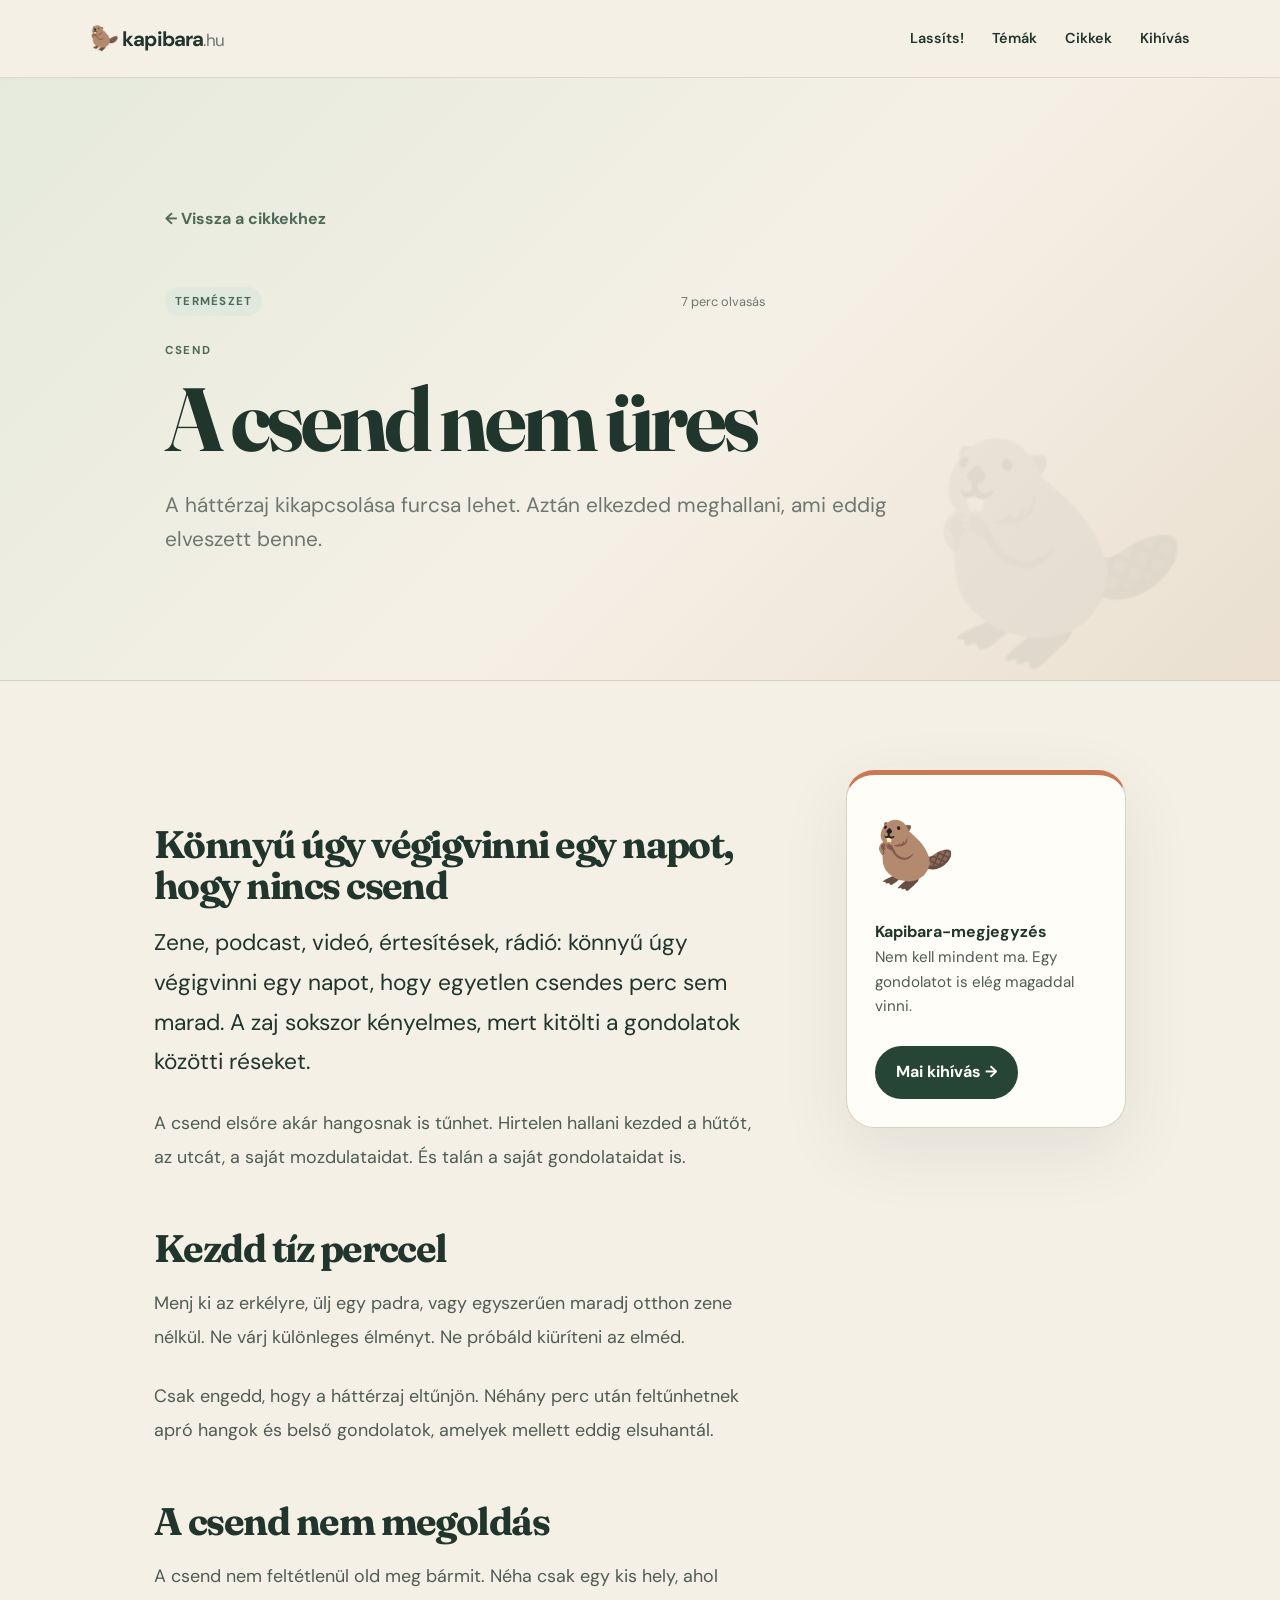
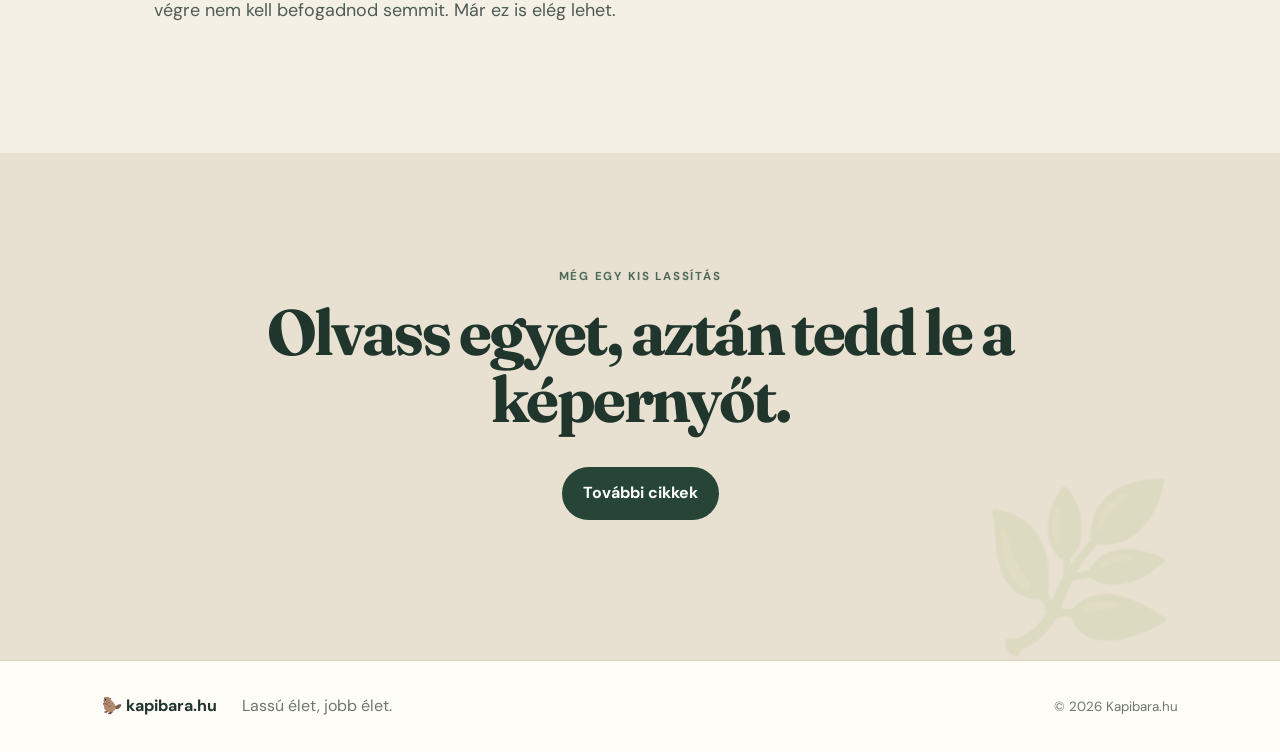
==== articles/a-csend-nem-ures.html @ a26d31aa "Add files via upload" ====
<!doctype html><html lang="hu"><head><meta charset="utf-8"><meta name="viewport" content="width=device-width,initial-scale=1"><title>Kapibara.hu — Cikk</title><meta name="description" content="Kapibara.hu — lassú élet, jobb élet."><meta name="theme-color" content="#f5f0e6"><link rel="stylesheet" href="../css/style.css"></head><body class="article-page"><header class="header"><a class="logo" href="../index.html">🦫 <b>kapibara</b><small>.hu</small></a><button class="hamb" aria-label="Menü">☰</button><nav class="nav"><a href="../index.html#lassits">Lassíts!</a><a href="../index.html#temak">Témák</a><a href="../index.html#cikkek">Cikkek</a><a href="../index.html#kihivas">Kihívás</a></nav></header><main><section class="article-hero"><div class="article-hero-inner"><a class="back" href="../index.html#cikkek">← Vissza a cikkekhez</a><div class="article-meta"><span id="cat" class="tag"></span><span id="minutes"></span></div><p id="kicker" class="kicker"></p><h1 id="title"></h1><p id="excerpt" class="lead"></p></div></section><article class="article-content"><div id="body"></div><aside><div class="aside-capy">🦫</div><strong>Kapibara-megjegyzés</strong><p>Nem kell mindent ma. Egy gondolatot is elég magaddal vinni.</p><a class="btn dark" href="../index.html#kihivas">Mai kihívás →</a></aside></article><section class="article-bottom"><p class="kicker">MÉG EGY KIS LASSÍTÁS</p><h2>Olvass egyet, aztán tedd le a képernyőt.</h2><a class="btn dark" href="../index.html#cikkek">További cikkek</a></section></main><footer><strong>🦫 kapibara.hu</strong><span>Lassú élet, jobb élet.</span><small>© <span id="year"></span> Kapibara.hu</small></footer><script src="../js/articles.js"></script><script>const slug='a-csend-nem-ures';const a=articles.find(x=>x.slug===slug)||articles[0];document.title=`${a.title} — Kapibara.hu`;document.querySelector('meta[name="description"]').content=a.excerpt;document.querySelector('#cat').textContent=a.cat;document.querySelector('#minutes').textContent=`${a.minutes} perc olvasás`;document.querySelector('#kicker').textContent=a.kicker;document.querySelector('#title').textContent=a.title;document.querySelector('#excerpt').textContent=a.excerpt;document.querySelector('#body').innerHTML=a.body.map((b,i)=>b.h?`<h2>${b.h}</h2><p class="${i===0?'leadpara':''}">${b.p}</p>`:`<p class="${i===0?'leadpara':''}">${b.p}</p>`).join('');document.querySelector('#year').textContent=new Date().getFullYear();const nav=document.querySelector('.nav');document.querySelector('.hamb').onclick=()=>nav.classList.toggle('open');document.querySelectorAll('.nav a').forEach(x=>x.onclick=()=>nav.classList.remove('open'));</script></body></html>
---- css/style.css ----
@import url('https://fonts.googleapis.com/css2?family=DM+Sans:wght@400;500;600;700&family=Fraunces:opsz,wght@9..144,600;9..144,700&display=swap');
:root{--bg:#f3eee2;--paper:#fbf8f0;--ink:#26362f;--muted:#68736b;--green:#526e5a;--deep:#314c3b;--clay:#c77f5b;--line:#ddd5c5}
*{box-sizing:border-box}html{scroll-behavior:smooth}body{margin:0;background:var(--bg);color:var(--ink);font-family:"DM Sans",sans-serif;line-height:1.65}a{text-decoration:none;color:inherit}button,input{font:inherit}
.header{height:74px;position:sticky;top:0;z-index:20;display:flex;align-items:center;justify-content:space-between;padding:0 6vw;background:#f3eee2e8;backdrop-filter:blur(12px);border-bottom:1px solid var(--line)}.logo{font-size:1.25rem;letter-spacing:-.04em}.logo span{font-size:1.5rem}.logo small{font-weight:400;color:var(--muted)}.nav{display:flex;gap:25px;font-size:.9rem;font-weight:600}.nav a:hover{color:var(--clay)}.hamb{display:none;border:1px solid var(--line);background:var(--paper);border-radius:9px;padding:8px 11px}
.hero{min-height:calc(100vh - 74px);display:grid;grid-template-columns:1.05fr .95fr;align-items:center;gap:5vw;padding:7vw 8vw}.kicker,.label,.tag{font-size:.72rem;letter-spacing:.15em;text-transform:uppercase;font-weight:700;color:var(--green)}h1,h2,h3{font-family:Fraunces,Georgia,serif;line-height:1.05;letter-spacing:-.04em;margin:0 0 22px}h1{font-size:clamp(4rem,8vw,8rem)}h1 i{color:var(--clay);font-style:normal}h2{font-size:clamp(2.5rem,5vw,4.8rem)}h3{font-size:1.65rem}.lead{max-width:560px;font-size:1.2rem;color:var(--muted)}.buttons,.challenge-actions{display:flex;gap:12px;flex-wrap:wrap;margin-top:30px}.btn{display:inline-flex;border:0;border-radius:999px;padding:13px 21px;font-weight:700;cursor:pointer;transition:.2s}.btn:hover{transform:translateY(-2px)}.dark{background:var(--deep);color:#fff}.light{background:var(--paper);border:1px solid var(--line)}.clay{background:var(--clay);color:#fff}.outline{background:transparent;color:#fff;border:1px solid #ffffff55}
.scene{height:510px;position:relative;overflow:hidden;border-radius:48% 52% 42% 58%;background:#dbe1cf;box-shadow:0 20px 60px #34452a1c}.sun{position:absolute;width:150px;height:150px;right:13%;top:13%;background:#e6b66d;border-radius:50%}.water{position:absolute;width:120%;height:48%;left:-10%;bottom:-14%;background:#9db7ae;border-radius:50%}.capy{position:absolute;left:23%;top:48%;width:275px;height:168px;background:#996a4d;border-radius:48% 52% 43% 45%;box-shadow:inset -16px -13px #6e4938;transform:rotate(-2deg)}.ear,.eye,.snout,.smile,.leg{position:absolute;display:block}.ear{width:43px;height:43px;top:-12px;background:#82563f;border-radius:50%}.ear.a{left:44px}.ear.b{right:47px}.eye{width:11px;height:11px;top:48px;background:#1d2521;border-radius:50%}.eye.a{left:71px}.eye.b{right:70px}.snout{width:31px;height:19px;left:122px;top:70px;background:#4d3429;border-radius:50%}.smile{width:30px;height:13px;left:123px;top:81px;border-bottom:3px solid #4d3429;border-radius:50%}.leg{bottom:-8px;width:47px;height:24px;background:#7d513d;border-radius:50%}.leg.a{left:45px}.leg.b{right:44px}.speech{position:absolute;right:8%;top:43%;padding:14px 20px;background:var(--paper);border-radius:20px 20px 5px 20px;box-shadow:0 15px 35px #26362f1b;transform:rotate(4deg)}
.split{display:grid;grid-template-columns:.55fr 1fr;gap:8vw;padding:10vw;background:var(--paper)}.split p{max-width:720px;font-size:1.1rem;color:var(--muted)}.wisdom,.section{padding:9vw 10vw}.wisdom-grid{display:grid;grid-template-columns:repeat(4,1fr);gap:15px}.wisdom-grid div{background:var(--paper);min-height:180px;border-radius:22px;padding:28px;display:flex;align-items:flex-end;font:1.45rem Fraunces,serif;box-shadow:0 8px 30px #26362f0a}
.challenge{padding:7vw 10vw;background:var(--deep);color:white}.challenge-inner{text-align:center;max-width:850px;margin:auto;padding:5vw;border:1px solid #ffffff22;border-radius:38px;background:#ffffff09}.challenge .kicker{color:#cbd9c9}.big-capy{font-size:4rem}.challenge h2{font-size:clamp(2.4rem,5vw,4.5rem)}.challenge-inner>p:not(.kicker){max-width:650px;margin:0 auto 28px;opacity:.82}.progress{height:8px;background:#ffffff20;border-radius:99px;margin:28px auto 9px;max-width:420px;overflow:hidden}.progress span{display:block;width:0;height:100%;background:var(--clay);transition:.4s}.challenge small{opacity:.6}
.cards{display:grid;grid-template-columns:repeat(3,1fr);gap:18px}.cards article,.articles article{background:var(--paper);border:1px solid var(--line);border-radius:25px;padding:28px;transition:.2s}.cards article:hover,.articles article:hover{transform:translateY(-5px);box-shadow:0 18px 45px #26362f14}.cards span{font-size:2rem}.cards p,.articles p{color:var(--muted)}.cards a,.articles a{font-weight:700;color:var(--green)}
.paper{background:#e9e1d1}.article-head{display:flex;align-items:end;justify-content:space-between;gap:30px}.article-head input{width:min(350px,100%);padding:14px 18px;border:1px solid var(--line);border-radius:999px;background:var(--paper);outline:none}.filters{display:flex;gap:8px;flex-wrap:wrap;margin:25px 0}.filter{border:1px solid var(--line);background:transparent;border-radius:999px;padding:8px 14px;cursor:pointer}.filter.active,.filter:hover{background:var(--deep);color:#fff;border-color:var(--deep)}.articles{display:grid;grid-template-columns:repeat(3,1fr);gap:18px}.articles .tag{font-size:.64rem}.empty{display:none;color:var(--muted)}
.newsletter{padding:7vw 10vw;background:#dbe1cf;display:flex;justify-content:space-between;align-items:center;gap:50px}.newsletter>div{max-width:650px}.newsletter p:not(.kicker){color:var(--muted)}.newsletter form{display:flex;gap:8px;min-width:min(460px,100%)}.newsletter input{flex:1;min-width:0;border:1px solid var(--line);border-radius:999px;padding:13px 18px;background:var(--paper)}
.manifesto{text-align:center;padding:11vw 12vw}.manifesto>p{max-width:780px;margin:0 auto 24px;color:var(--muted);font-size:1.1rem}.quote{font:clamp(1.8rem,4vw,3.3rem) Fraunces,serif;max-width:900px;margin:50px auto 0}.about{align-items:center}.about-art{text-align:center;font-size:12rem;filter:drop-shadow(0 18px 18px #0002)}.note{margin-top:28px;background:#eee6d6;border-radius:16px;padding:17px 20px;max-width:600px}.final{text-align:center;padding:10vw 6vw}.final>div{font-size:4rem}.final p{color:var(--muted)}
.modal{display:none;position:fixed;inset:0;z-index:50;background:#1f2c258c;padding:7vw;align-items:center;justify-content:center}.modal.open{display:flex}.modal-box{position:relative;background:var(--paper);max-width:720px;padding:55px;border-radius:30px;box-shadow:0 30px 90px #0004}.modal-box p{font-size:1.08rem;color:var(--muted)}.close{position:absolute;right:20px;top:15px;border:0;background:none;font-size:2rem;cursor:pointer}.toast{position:fixed;right:20px;bottom:20px;z-index:60;background:var(--deep);color:#fff;padding:13px 18px;border-radius:12px;opacity:0;transform:translateY(15px);transition:.25s}.toast.show{opacity:1;transform:none}
footer{display:flex;gap:25px;align-items:center;flex-wrap:wrap;padding:32px 8vw;border-top:1px solid var(--line);color:var(--muted)}footer strong{color:var(--ink)}footer small{margin-left:auto}
@media(max-width:850px){.nav{display:none}.nav.open{display:flex;position:absolute;top:74px;left:0;right:0;padding:18px 6vw;background:var(--paper);flex-direction:column;border-bottom:1px solid var(--line)}.hamb{display:block}.hero{grid-template-columns:1fr;padding:14vw 7vw}.scene{height:390px}.split{grid-template-columns:1fr;padding:14vw 7vw}.wisdom-grid{grid-template-columns:1fr 1fr}.cards,.articles{grid-template-columns:1fr 1fr}.newsletter{display:block}.newsletter form{margin-top:25px}}
@media(min-width:851px){.hamb{display:none}}
@media(max-width:540px){h1{font-size:3.7rem}.wisdom-grid,.cards,.articles{grid-template-columns:1fr}.scene{height:330px}.capy{transform:scale(.76);left:10%;top:48%}.speech{right:3%;top:25%}.article-head{display:block}.article-head input{margin-top:20px}.newsletter form{min-width:0;display:block}.newsletter input{width:100%;margin-bottom:8px}.newsletter .btn{width:100%}.modal-box{padding:38px 25px}footer{display:block}footer small{display:block;margin-top:10px}}
/* v4 — editorial redesign */
:root{--bg:#f5f0e6;--paper:#fffdf7;--ink:#20352c;--muted:#6d776f;--green:#4e6a57;--deep:#274536;--clay:#c97954;--line:#d8d1c3;--soft:#e4eadc;--shadow:0 22px 70px rgba(32,53,44,.09)}
body{background:var(--bg);overflow-x:hidden}.header{height:78px;padding:0 7vw;background:rgba(245,240,230,.84);border-bottom:1px solid rgba(216,209,195,.8)}.logo{font-size:1.28rem}.logo:first-letter{font-size:1.45rem}.nav{gap:28px}.nav a{position:relative}.nav a:after{content:"";position:absolute;left:0;right:100%;bottom:-6px;height:2px;background:var(--clay);transition:.25s}.nav a:hover:after{right:0}
.hero{position:relative;min-height:calc(100vh - 78px);padding:8vw 8vw 9vw;grid-template-columns:1fr .9fr;background:radial-gradient(circle at 86% 32%,#e0e7d8 0 14%,transparent 35%)}.hero:before{content:"";position:absolute;width:260px;height:260px;border:1px solid #c8c0b1;border-radius:50%;right:10%;top:10%;opacity:.5}.hero h1{max-width:800px;font-size:clamp(4.5rem,9vw,9rem);text-wrap:balance}.hero .lead{font-size:1.22rem;line-height:1.7}.scene{height:540px;border-radius:42% 58% 48% 52%;background:linear-gradient(145deg,#dfe6d4,#c9d5c4);box-shadow:var(--shadow);border:8px solid #f5f0e6}.scene:after{content:"Lassabban is lehet.";position:absolute;left:9%;bottom:10%;font:600 1.1rem Fraunces,serif;letter-spacing:.02em;color:#496353;opacity:.85}.sun{box-shadow:0 0 0 18px #e6b66d20}.speech{font-family:Fraunces,serif;font-size:1.2rem}.split{padding:11vw 10vw}.split>div:last-child{max-width:820px}.wisdom{padding:10vw 10vw}.wisdom h2{margin-bottom:38px}.wisdom-grid div{min-height:205px;padding:30px;position:relative;overflow:hidden}.wisdom-grid div:before{content:"“";position:absolute;right:20px;top:-28px;font:9rem Fraunces,serif;color:#e3dbc9}.challenge{padding:9vw 10vw;background:linear-gradient(135deg,#254435,#315843)}.challenge-inner{padding:6vw;border-radius:42px;box-shadow:0 30px 90px #13281e55}.section{padding:10vw 10vw}.cards{gap:22px}.cards article{padding:32px;min-height:265px;position:relative;overflow:hidden}.cards article:after{content:"";position:absolute;width:100px;height:100px;border-radius:50%;right:-35px;bottom:-35px;background:#e4eadc}.cards article:hover{transform:translateY(-7px);box-shadow:var(--shadow)}.paper{background:#e8e0d0}.article-head h2{max-width:650px}.articles{gap:22px}.articles article{padding:30px;min-height:310px;display:flex;flex-direction:column}.article-meta{display:flex;justify-content:space-between;align-items:center;gap:15px;color:var(--muted);font-size:.8rem}.articles h3{margin-top:24px}.articles p{font-size:.96rem}.read-link{margin-top:auto}.tag{display:inline-flex;align-items:center;gap:5px;background:#e1e9de;padding:5px 10px;border-radius:999px;color:var(--green);letter-spacing:.11em}.newsletter{padding:8vw 10vw;background:#dce5d2}.newsletter h2{font-size:clamp(2.5rem,4.5vw,4.4rem)}.manifesto{padding:13vw 12vw}.quote{position:relative;padding:40px 0}.quote:before{content:"“";display:block;font:8rem/0.5 Fraunces,serif;color:#c9bfae}.about-art{font-size:11rem}.final{padding:12vw 6vw;background:#f0eadc}.final>div{font-size:5rem}.toast{border-radius:999px;box-shadow:var(--shadow)}
/* article pages */
.article-hero{padding:10vw 8vw 8vw;background:linear-gradient(135deg,#e5eadc 0%,#f5f0e6 55%,#eadfd0 100%);border-bottom:1px solid var(--line)}.article-hero-inner{max-width:950px;margin:auto}.back{display:inline-block;margin-bottom:55px;color:var(--green);font-weight:700}.article-hero .article-meta{max-width:600px;margin-bottom:25px}.article-hero h1{font-size:clamp(3.2rem,7vw,6.8rem);max-width:1000px}.article-hero .lead{max-width:760px;font-size:1.3rem}.article-content{max-width:1100px;margin:0 auto;padding:8vw 5vw;display:grid;grid-template-columns:minmax(0,720px) 280px;gap:90px}.article-content p{font-size:1.12rem;line-height:1.9;color:#4e5c54;margin:0 0 28px}.article-content .leadpara{font-size:1.42rem;line-height:1.75;color:var(--ink)}.article-content aside{align-self:start;position:sticky;top:110px;background:var(--paper);border:1px solid var(--line);border-radius:28px;padding:28px;box-shadow:var(--shadow)}.article-content aside p{font-size:.95rem;line-height:1.6}.aside-capy{font-size:4rem;margin-bottom:10px}.article-bottom{text-align:center;padding:8vw 6vw 11vw;background:#e8e0d0}.article-bottom h2{max-width:760px;margin:0 auto 35px}.article-page footer{background:var(--paper)}
@media(max-width:850px){.hero{padding:14vw 7vw;grid-template-columns:1fr}.scene{height:420px}.article-content{grid-template-columns:1fr;gap:35px}.article-content aside{position:static}.wisdom-grid{grid-template-columns:1fr 1fr}.cards,.articles{grid-template-columns:1fr 1fr}}
@media(max-width:540px){.hero h1{font-size:3.8rem}.scene{height:330px}.wisdom-grid,.cards,.articles{grid-template-columns:1fr}.article-hero{padding:15vw 7vw}.article-hero h1{font-size:3.1rem}.article-content{padding:14vw 7vw}.article-content p{font-size:1.04rem}.article-content .leadpara{font-size:1.2rem}.article-bottom{padding:16vw 7vw}.back{margin-bottom:35px}}
/* v5 — calmer magazine system */
::selection{background:#c97954;color:#fff}.text-link{font-weight:800;color:var(--green);white-space:nowrap}.featured{padding-top:8vw;padding-bottom:9vw;background:var(--paper)}.featured-head{display:flex;justify-content:space-between;align-items:end;gap:30px;margin-bottom:40px}.featured-grid{display:grid;grid-template-columns:1.35fr .82fr .82fr;gap:20px}.featured-card{min-height:390px;background:#f0eadc;border:1px solid var(--line);border-radius:30px;padding:34px;display:flex;flex-direction:column;position:relative;overflow:hidden}.featured-card:first-child{background:var(--deep);color:#fff}.featured-card:first-child p{color:#dbe4dd}.featured-card:before{content:'🦫';position:absolute;right:24px;top:15px;font-size:4rem;opacity:.12;filter:grayscale(1)}.featured-card .article-meta{position:relative}.featured-card h3{font-size:clamp(1.9rem,3vw,3rem);max-width:540px;margin-top:32px}.featured-card p{color:var(--muted);max-width:580px}.featured-card .read-link{margin-top:auto;font-weight:800}.featured-card .tag{width:max-content}.articles article{background:rgba(255,253,247,.92)}.article-card{position:relative}.article-card:before{content:'';position:absolute;inset:auto 25px 0 25px;height:3px;background:var(--clay);transform:scaleX(0);transform-origin:left;transition:.25s}.article-card:hover:before{transform:scaleX(1)}.article-hero{position:relative;overflow:hidden}.article-hero:after{content:'🦫';position:absolute;right:7vw;bottom:-45px;font-size:13rem;opacity:.08;filter:grayscale(1)}.article-hero-inner{position:relative;z-index:1}.article-content{padding-top:7vw}.article-content #body{max-width:700px}.article-content #body h2{font-size:clamp(1.9rem,3vw,2.8rem);margin:54px 0 18px}.article-content #body p{margin-bottom:24px}.article-content #body .leadpara{font-size:1.42rem}.article-content aside{border-top:5px solid var(--clay)}.article-bottom{position:relative;overflow:hidden}.article-bottom:after{content:'🌿';position:absolute;right:8%;bottom:-40px;font-size:10rem;opacity:.08}.article-page .header{background:rgba(245,240,230,.92)}
@media(max-width:900px){.featured-grid{grid-template-columns:1fr 1fr}.featured-card:first-child{grid-column:1/-1;min-height:330px}}
@media(max-width:540px){.featured-head{display:block}.featured-head .text-link{display:inline-block;margin-top:4px}.featured-grid{grid-template-columns:1fr}.featured-card:first-child{grid-column:auto}.featured-card{min-height:300px}.article-hero:after{right:-10px;font-size:8rem}.article-content #body h2{margin-top:42px}}
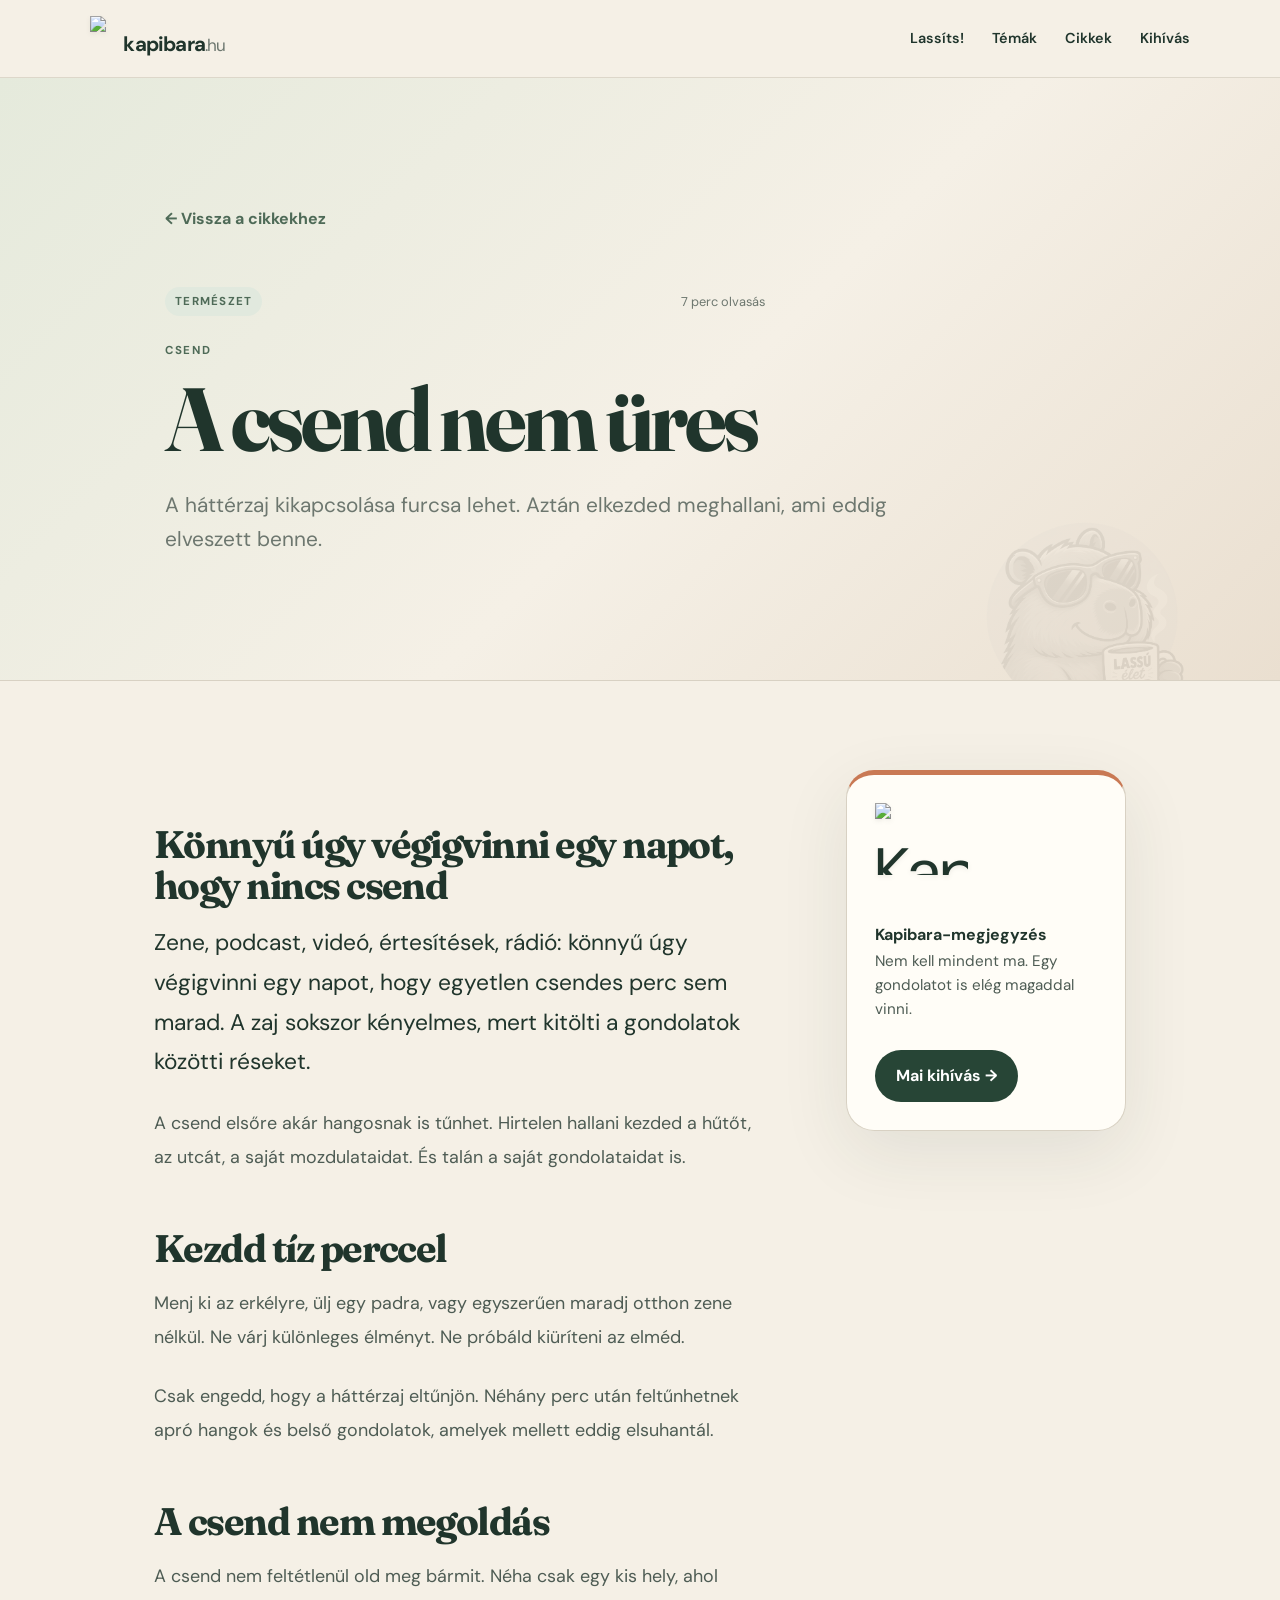
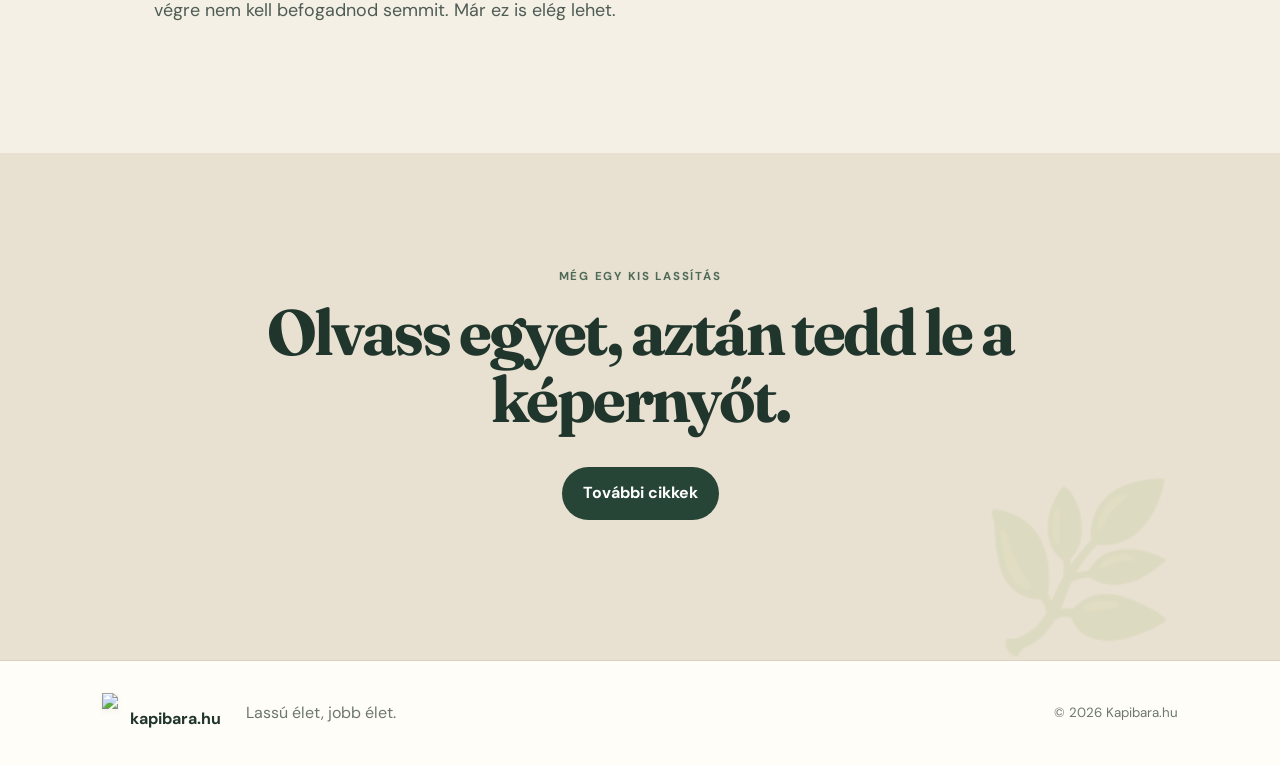
==== commit f7c67d19: "Add files via upload" ====
--- a/articles/a-csend-nem-ures.html
+++ b/articles/a-csend-nem-ures.html
@@ -1 +1 @@
-<!doctype html><html lang="hu"><head><meta charset="utf-8"><meta name="viewport" content="width=device-width,initial-scale=1"><title>Kapibara.hu — Cikk</title><meta name="description" content="Kapibara.hu — lassú élet, jobb élet."><meta name="theme-color" content="#f5f0e6"><link rel="stylesheet" href="../css/style.css"></head><body class="article-page"><header class="header"><a class="logo" href="../index.html">🦫 <b>kapibara</b><small>.hu</small></a><button class="hamb" aria-label="Menü">☰</button><nav class="nav"><a href="../index.html#lassits">Lassíts!</a><a href="../index.html#temak">Témák</a><a href="../index.html#cikkek">Cikkek</a><a href="../index.html#kihivas">Kihívás</a></nav></header><main><section class="article-hero"><div class="article-hero-inner"><a class="back" href="../index.html#cikkek">← Vissza a cikkekhez</a><div class="article-meta"><span id="cat" class="tag"></span><span id="minutes"></span></div><p id="kicker" class="kicker"></p><h1 id="title"></h1><p id="excerpt" class="lead"></p></div></section><article class="article-content"><div id="body"></div><aside><div class="aside-capy">🦫</div><strong>Kapibara-megjegyzés</strong><p>Nem kell mindent ma. Egy gondolatot is elég magaddal vinni.</p><a class="btn dark" href="../index.html#kihivas">Mai kihívás →</a></aside></article><section class="article-bottom"><p class="kicker">MÉG EGY KIS LASSÍTÁS</p><h2>Olvass egyet, aztán tedd le a képernyőt.</h2><a class="btn dark" href="../index.html#cikkek">További cikkek</a></section></main><footer><strong>🦫 kapibara.hu</strong><span>Lassú élet, jobb élet.</span><small>© <span id="year"></span> Kapibara.hu</small></footer><script src="../js/articles.js"></script><script>const slug='a-csend-nem-ures';const a=articles.find(x=>x.slug===slug)||articles[0];document.title=`${a.title} — Kapibara.hu`;document.querySelector('meta[name="description"]').content=a.excerpt;document.querySelector('#cat').textContent=a.cat;document.querySelector('#minutes').textContent=`${a.minutes} perc olvasás`;document.querySelector('#kicker').textContent=a.kicker;document.querySelector('#title').textContent=a.title;document.querySelector('#excerpt').textContent=a.excerpt;document.querySelector('#body').innerHTML=a.body.map((b,i)=>b.h?`<h2>${b.h}</h2><p class="${i===0?'leadpara':''}">${b.p}</p>`:`<p class="${i===0?'leadpara':''}">${b.p}</p>`).join('');document.querySelector('#year').textContent=new Date().getFullYear();const nav=document.querySelector('.nav');document.querySelector('.hamb').onclick=()=>nav.classList.toggle('open');document.querySelectorAll('.nav a').forEach(x=>x.onclick=()=>nav.classList.remove('open'));</script></body></html>+<!doctype html><html lang="hu"><head><meta charset="utf-8"><meta name="viewport" content="width=device-width,initial-scale=1"><title>Kapibara.hu — Cikk</title><meta name="description" content="Kapibara.hu — lassú élet, jobb élet."><meta name="theme-color" content="#f5f0e6"><link rel="stylesheet" href="../css/style.css"></head><body class="article-page"><header class="header"><a class="logo" href="../index.html"><img class="capy-icon" src="assets/capybara-icon.svg" alt="Kapibara"> <b>kapibara</b><small>.hu</small></a><button class="hamb" aria-label="Menü">☰</button><nav class="nav"><a href="../index.html#lassits">Lassíts!</a><a href="../index.html#temak">Témák</a><a href="../index.html#cikkek">Cikkek</a><a href="../index.html#kihivas">Kihívás</a></nav></header><main><section class="article-hero"><div class="article-hero-inner"><a class="back" href="../index.html#cikkek">← Vissza a cikkekhez</a><div class="article-meta"><span id="cat" class="tag"></span><span id="minutes"></span></div><p id="kicker" class="kicker"></p><h1 id="title"></h1><p id="excerpt" class="lead"></p></div></section><article class="article-content"><div id="body"></div><aside><div class="aside-capy"><img class="capy-icon" src="assets/capybara-icon.svg" alt="Kapibara"></div><strong>Kapibara-megjegyzés</strong><p>Nem kell mindent ma. Egy gondolatot is elég magaddal vinni.</p><a class="btn dark" href="../index.html#kihivas">Mai kihívás →</a></aside></article><section class="article-bottom"><p class="kicker">MÉG EGY KIS LASSÍTÁS</p><h2>Olvass egyet, aztán tedd le a képernyőt.</h2><a class="btn dark" href="../index.html#cikkek">További cikkek</a></section></main><footer><strong><img class="capy-icon" src="assets/capybara-icon.svg" alt="Kapibara"> kapibara.hu</strong><span>Lassú élet, jobb élet.</span><small>© <span id="year"></span> Kapibara.hu</small></footer><script src="../js/articles.js"></script><script>const slug='a-csend-nem-ures';const a=articles.find(x=>x.slug===slug)||articles[0];document.title=`${a.title} — Kapibara.hu`;document.querySelector('meta[name="description"]').content=a.excerpt;document.querySelector('#cat').textContent=a.cat;document.querySelector('#minutes').textContent=`${a.minutes} perc olvasás`;document.querySelector('#kicker').textContent=a.kicker;document.querySelector('#title').textContent=a.title;document.querySelector('#excerpt').textContent=a.excerpt;document.querySelector('#body').innerHTML=a.body.map((b,i)=>b.h?`<h2>${b.h}</h2><p class="${i===0?'leadpara':''}">${b.p}</p>`:`<p class="${i===0?'leadpara':''}">${b.p}</p>`).join('');document.querySelector('#year').textContent=new Date().getFullYear();const nav=document.querySelector('.nav');document.querySelector('.hamb').onclick=()=>nav.classList.toggle('open');document.querySelectorAll('.nav a').forEach(x=>x.onclick=()=>nav.classList.remove('open'));</script></body></html>
--- a/css/style.css
+++ b/css/style.css
@@ -24,6 +24,63 @@
 @media(max-width:850px){.hero{padding:14vw 7vw;grid-template-columns:1fr}.scene{height:420px}.article-content{grid-template-columns:1fr;gap:35px}.article-content aside{position:static}.wisdom-grid{grid-template-columns:1fr 1fr}.cards,.articles{grid-template-columns:1fr 1fr}}
 @media(max-width:540px){.hero h1{font-size:3.8rem}.scene{height:330px}.wisdom-grid,.cards,.articles{grid-template-columns:1fr}.article-hero{padding:15vw 7vw}.article-hero h1{font-size:3.1rem}.article-content{padding:14vw 7vw}.article-content p{font-size:1.04rem}.article-content .leadpara{font-size:1.2rem}.article-bottom{padding:16vw 7vw}.back{margin-bottom:35px}}
 /* v5 — calmer magazine system */
-::selection{background:#c97954;color:#fff}.text-link{font-weight:800;color:var(--green);white-space:nowrap}.featured{padding-top:8vw;padding-bottom:9vw;background:var(--paper)}.featured-head{display:flex;justify-content:space-between;align-items:end;gap:30px;margin-bottom:40px}.featured-grid{display:grid;grid-template-columns:1.35fr .82fr .82fr;gap:20px}.featured-card{min-height:390px;background:#f0eadc;border:1px solid var(--line);border-radius:30px;padding:34px;display:flex;flex-direction:column;position:relative;overflow:hidden}.featured-card:first-child{background:var(--deep);color:#fff}.featured-card:first-child p{color:#dbe4dd}.featured-card:before{content:'🦫';position:absolute;right:24px;top:15px;font-size:4rem;opacity:.12;filter:grayscale(1)}.featured-card .article-meta{position:relative}.featured-card h3{font-size:clamp(1.9rem,3vw,3rem);max-width:540px;margin-top:32px}.featured-card p{color:var(--muted);max-width:580px}.featured-card .read-link{margin-top:auto;font-weight:800}.featured-card .tag{width:max-content}.articles article{background:rgba(255,253,247,.92)}.article-card{position:relative}.article-card:before{content:'';position:absolute;inset:auto 25px 0 25px;height:3px;background:var(--clay);transform:scaleX(0);transform-origin:left;transition:.25s}.article-card:hover:before{transform:scaleX(1)}.article-hero{position:relative;overflow:hidden}.article-hero:after{content:'🦫';position:absolute;right:7vw;bottom:-45px;font-size:13rem;opacity:.08;filter:grayscale(1)}.article-hero-inner{position:relative;z-index:1}.article-content{padding-top:7vw}.article-content #body{max-width:700px}.article-content #body h2{font-size:clamp(1.9rem,3vw,2.8rem);margin:54px 0 18px}.article-content #body p{margin-bottom:24px}.article-content #body .leadpara{font-size:1.42rem}.article-content aside{border-top:5px solid var(--clay)}.article-bottom{position:relative;overflow:hidden}.article-bottom:after{content:'🌿';position:absolute;right:8%;bottom:-40px;font-size:10rem;opacity:.08}.article-page .header{background:rgba(245,240,230,.92)}
+::selection{background:#c97954;color:#fff}.text-link{font-weight:800;color:var(--green);white-space:nowrap}.featured{padding-top:8vw;padding-bottom:9vw;background:var(--paper)}.featured-head{display:flex;justify-content:space-between;align-items:end;gap:30px;margin-bottom:40px}.featured-grid{display:grid;grid-template-columns:1.35fr .82fr .82fr;gap:20px}.featured-card{min-height:390px;background:#f0eadc;border:1px solid var(--line);border-radius:30px;padding:34px;display:flex;flex-direction:column;position:relative;overflow:hidden}.featured-card:first-child{background:var(--deep);color:#fff}.featured-card:first-child p{color:#dbe4dd}.featured-card:before{content:'';position:absolute;right:24px;top:15px;width:78px;height:78px;background:url('../assets/favicon.png') center/contain no-repeat;opacity:.12;filter:grayscale(1)}.featured-card .article-meta{position:relative}.featured-card h3{font-size:clamp(1.9rem,3vw,3rem);max-width:540px;margin-top:32px}.featured-card p{color:var(--muted);max-width:580px}.featured-card .read-link{margin-top:auto;font-weight:800}.featured-card .tag{width:max-content}.articles article{background:rgba(255,253,247,.92)}.article-card{position:relative}.article-card:before{content:'';position:absolute;inset:auto 25px 0 25px;height:3px;background:var(--clay);transform:scaleX(0);transform-origin:left;transition:.25s}.article-card:hover:before{transform:scaleX(1)}.article-hero{position:relative;overflow:hidden}.article-hero:after{content:'';position:absolute;right:7vw;bottom:-45px;width:210px;height:210px;background:url('../assets/favicon.png') center/contain no-repeat;opacity:.08;filter:grayscale(1)}.article-hero-inner{position:relative;z-index:1}.article-content{padding-top:7vw}.article-content #body{max-width:700px}.article-content #body h2{font-size:clamp(1.9rem,3vw,2.8rem);margin:54px 0 18px}.article-content #body p{margin-bottom:24px}.article-content #body .leadpara{font-size:1.42rem}.article-content aside{border-top:5px solid var(--clay)}.article-bottom{position:relative;overflow:hidden}.article-bottom:after{content:'🌿';position:absolute;right:8%;bottom:-40px;font-size:10rem;opacity:.08}.article-page .header{background:rgba(245,240,230,.92)}
 @media(max-width:900px){.featured-grid{grid-template-columns:1fr 1fr}.featured-card:first-child{grid-column:1/-1;min-height:330px}}
 @media(max-width:540px){.featured-head{display:block}.featured-head .text-link{display:inline-block;margin-top:4px}.featured-grid{grid-template-columns:1fr}.featured-card:first-child{grid-column:auto}.featured-card{min-height:300px}.article-hero:after{right:-10px;font-size:8rem}.article-content #body h2{margin-top:42px}}
+
+/* v6 — hero refresh */
+.hero-v6{isolation:isolate;overflow:hidden;grid-template-columns:minmax(0,1.02fr) minmax(420px,.88fr);gap:6vw;padding-top:6.5vw;padding-bottom:7vw;background:radial-gradient(circle at 78% 24%,rgba(228,234,220,.95) 0 11%,transparent 34%),linear-gradient(180deg,#f7f2e8 0%,#f5f0e6 100%)}
+.hero-v6:after{content:"";position:absolute;z-index:-1;width:46vw;height:46vw;max-width:720px;max-height:720px;left:-18vw;bottom:-35vw;border-radius:50%;background:rgba(232,224,209,.48)}
+.hero-v6 .hero-copy{position:relative;z-index:2;max-width:780px;padding-left:1vw}
+.hero-v6 .hero-eyebrow{display:inline-flex;margin:8px 0 18px;padding:7px 11px;border:1px solid rgba(78,106,87,.18);border-radius:999px;color:var(--green);font-size:.72rem;font-weight:700;letter-spacing:.08em;text-transform:uppercase;background:rgba(255,253,247,.5)}
+.hero-v6 h1{font-size:clamp(5rem,9.2vw,9.2rem);line-height:.88;letter-spacing:-.065em;margin-bottom:28px}
+.hero-v6 h1 i{position:relative;display:inline-block}
+.hero-v6 h1 i:after{content:"";position:absolute;left:4%;right:5%;bottom:-.05em;height:.11em;border-radius:99px;background:rgba(201,121,84,.22);transform:rotate(-2deg)}
+.hero-v6 .lead{max-width:610px;font-size:1.22rem;line-height:1.72}
+.hero-v6 .buttons{margin-top:34px;gap:14px}
+.hero-v6 .btn{min-height:52px;padding:14px 20px;gap:12px;align-items:center;transition:transform .28s ease,box-shadow .28s ease,background .28s ease}
+.hero-v6 .btn span{font-size:1.08em;transition:transform .28s ease}
+.hero-v6 .hero-primary{box-shadow:0 12px 28px rgba(39,69,54,.16)}
+.hero-v6 .hero-primary:hover{box-shadow:0 16px 34px rgba(39,69,54,.22)}
+.hero-v6 .hero-primary:hover span{transform:translateX(4px)}
+.hero-v6 .hero-secondary:hover span{transform:translate(3px,-3px)}
+.hero-v6 .hero-note{display:flex;align-items:center;gap:9px;margin:21px 0 0;color:var(--muted);font-size:.88rem}
+.hero-v6 .hero-note span{font-size:1.15rem}
+.scene-v6{height:570px;min-height:0;border-radius:47% 53% 43% 57%;background:linear-gradient(150deg,#e4eadb 0%,#d4dfd0 50%,#c5d3c9 100%);border:9px solid rgba(255,253,247,.9);box-shadow:0 28px 80px rgba(32,53,44,.13);transform:rotate(1deg);animation:heroFloat 8s ease-in-out infinite}
+.scene-v6:before{content:"";position:absolute;inset:12px;border:1px solid rgba(255,255,255,.55);border-radius:inherit;pointer-events:none}
+.scene-v6:after{content:""}
+.scene-v6 .sun{width:138px;height:138px;right:14%;top:12%;background:#e8bd79;box-shadow:0 0 0 18px rgba(232,189,121,.12),0 0 60px rgba(232,189,121,.16);animation:sunBreath 6s ease-in-out infinite}
+.scene-v6 .water{height:48%;bottom:-13%;background:linear-gradient(180deg,#a9c1b9,#92afa8)}
+.scene-v6 .capy{left:21%;top:49%;filter:drop-shadow(0 16px 10px rgba(53,55,44,.14));animation:capyBreathe 5s ease-in-out infinite}
+.scene-v6 .speech{right:8%;top:40%;padding:15px 21px;box-shadow:0 16px 34px rgba(38,54,47,.12);animation:speechFloat 5s ease-in-out infinite}
+.scene-v6 .scene-orbit{position:absolute;border:1px solid rgba(78,106,87,.16);border-radius:50%;pointer-events:none}
+.scene-v6 .orbit-one{width:260px;height:110px;right:-30px;bottom:82px;transform:rotate(-17deg)}
+.scene-v6 .orbit-two{width:180px;height:72px;left:-25px;top:90px;transform:rotate(19deg);opacity:.7}
+.scene-v6 .reed{position:absolute;bottom:25%;width:3px;height:80px;background:#718d78;border-radius:99px;opacity:.48;transform-origin:bottom}
+.scene-v6 .reed:before,.scene-v6 .reed:after{content:"";position:absolute;width:20px;height:3px;background:#718d78;border-radius:99px}
+.scene-v6 .reed:before{top:23px;left:-17px;transform:rotate(-27deg)}
+.scene-v6 .reed:after{top:42px;left:1px;transform:rotate(28deg)}
+.scene-v6 .reed-a{left:14%;transform:rotate(-5deg)}
+.scene-v6 .reed-b{right:18%;height:62px;transform:rotate(8deg)}
+.scene-v6 .scene-caption{position:absolute;left:9%;bottom:9%;font:600 1rem Fraunces,serif;letter-spacing:.02em;color:#496353;opacity:.82}
+@keyframes heroFloat{0%,100%{transform:rotate(1deg) translateY(0)}50%{transform:rotate(.4deg) translateY(-7px)}}
+@keyframes sunBreath{0%,100%{transform:scale(1)}50%{transform:scale(1.035)}}
+@keyframes capyBreathe{0%,100%{transform:rotate(-2deg) translateY(0)}50%{transform:rotate(-1.5deg) translateY(-3px)}}
+@keyframes speechFloat{0%,100%{transform:rotate(4deg) translateY(0)}50%{transform:rotate(3deg) translateY(-4px)}}
+@media(max-width:1000px){.hero-v6{grid-template-columns:1fr .9fr;gap:4vw}.scene-v6{height:500px}.hero-v6 h1{font-size:clamp(4.5rem,8vw,7rem)}}
+@media(max-width:850px){.hero-v6{grid-template-columns:1fr;padding-top:12vw}.hero-v6 .hero-copy{padding-left:0}.hero-v6 h1{font-size:clamp(4.5rem,14vw,7rem)}.scene-v6{height:420px;margin-top:2vw}.scene-v6 .capy{left:22%;top:48%}}
+@media(max-width:540px){.hero-v6{padding-top:16vw;padding-bottom:14vw}.hero-v6 h1{font-size:4.25rem;line-height:.9}.hero-v6 .lead{font-size:1.08rem}.hero-v6 .buttons{align-items:stretch;flex-direction:column}.hero-v6 .btn{justify-content:center;width:100%}.hero-v6 .hero-note{margin-top:17px}.scene-v6{height:340px;border-width:7px;margin-top:8vw}.scene-v6 .capy{left:7%;top:49%;transform:scale(.78);transform-origin:left center}.scene-v6 .speech{right:3%;top:23%;font-size:1rem}.scene-v6 .sun{width:105px;height:105px;right:8%;top:11%}.scene-v6 .scene-caption{font-size:.88rem;bottom:8%;left:8%}}
+@media(prefers-reduced-motion:reduce){.scene-v6,.scene-v6 .sun,.scene-v6 .capy,.scene-v6 .speech{animation:none!important}.hero-v6 .btn,.hero-v6 .btn span{transition:none!important}}
+
+/* v6 capybara hero artwork */
+.scene-v6{position:relative;overflow:hidden;background:#dfe6d4;isolation:isolate}
+.scene-v6 .hero-capybara{position:absolute;inset:0;width:100%;height:100%;object-fit:cover;object-position:center center;display:block;transform:scale(1.02);transition:transform .8s ease}
+.scene-v6:hover .hero-capybara{transform:scale(1.035)}
+@media(max-width:850px){.scene-v6 .hero-capybara{object-position:center center}}
+@media(prefers-reduced-motion:reduce){.scene-v6 .hero-capybara{transition:none}.scene-v6:hover .hero-capybara{transform:scale(1.02)}}
+
+/* Kapibara ikon — a hód emoji helyett egy saját, felismerhető kapibara */
+.capy-icon{display:inline-block;width:1.45em;height:1.12em;object-fit:contain;vertical-align:-.2em;filter:drop-shadow(0 2px 2px rgba(54,48,40,.08))}
+.hero-note .capy-icon{width:1.55em;height:1.2em;vertical-align:-.25em}
+.big-capy .capy-icon{width:2.1em;height:1.65em;vertical-align:middle}
+.featured-card:before{content:''}
